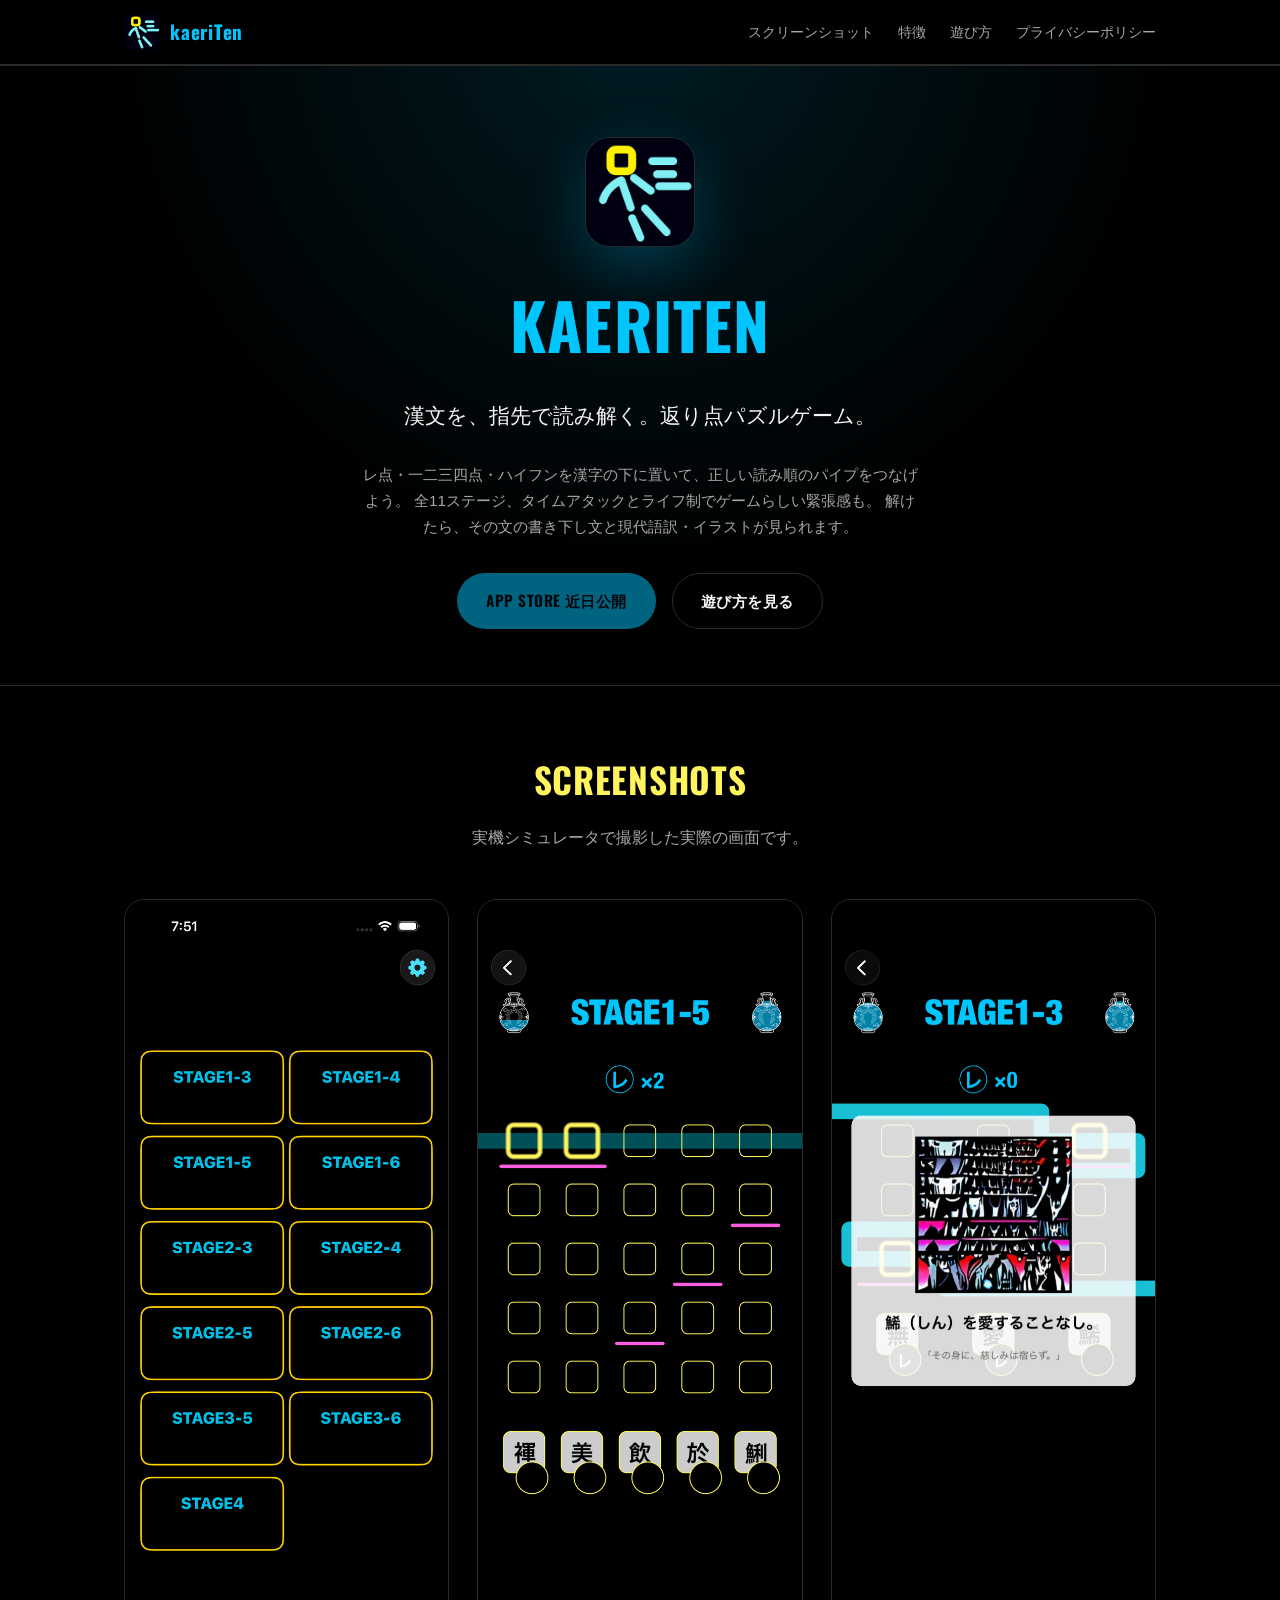
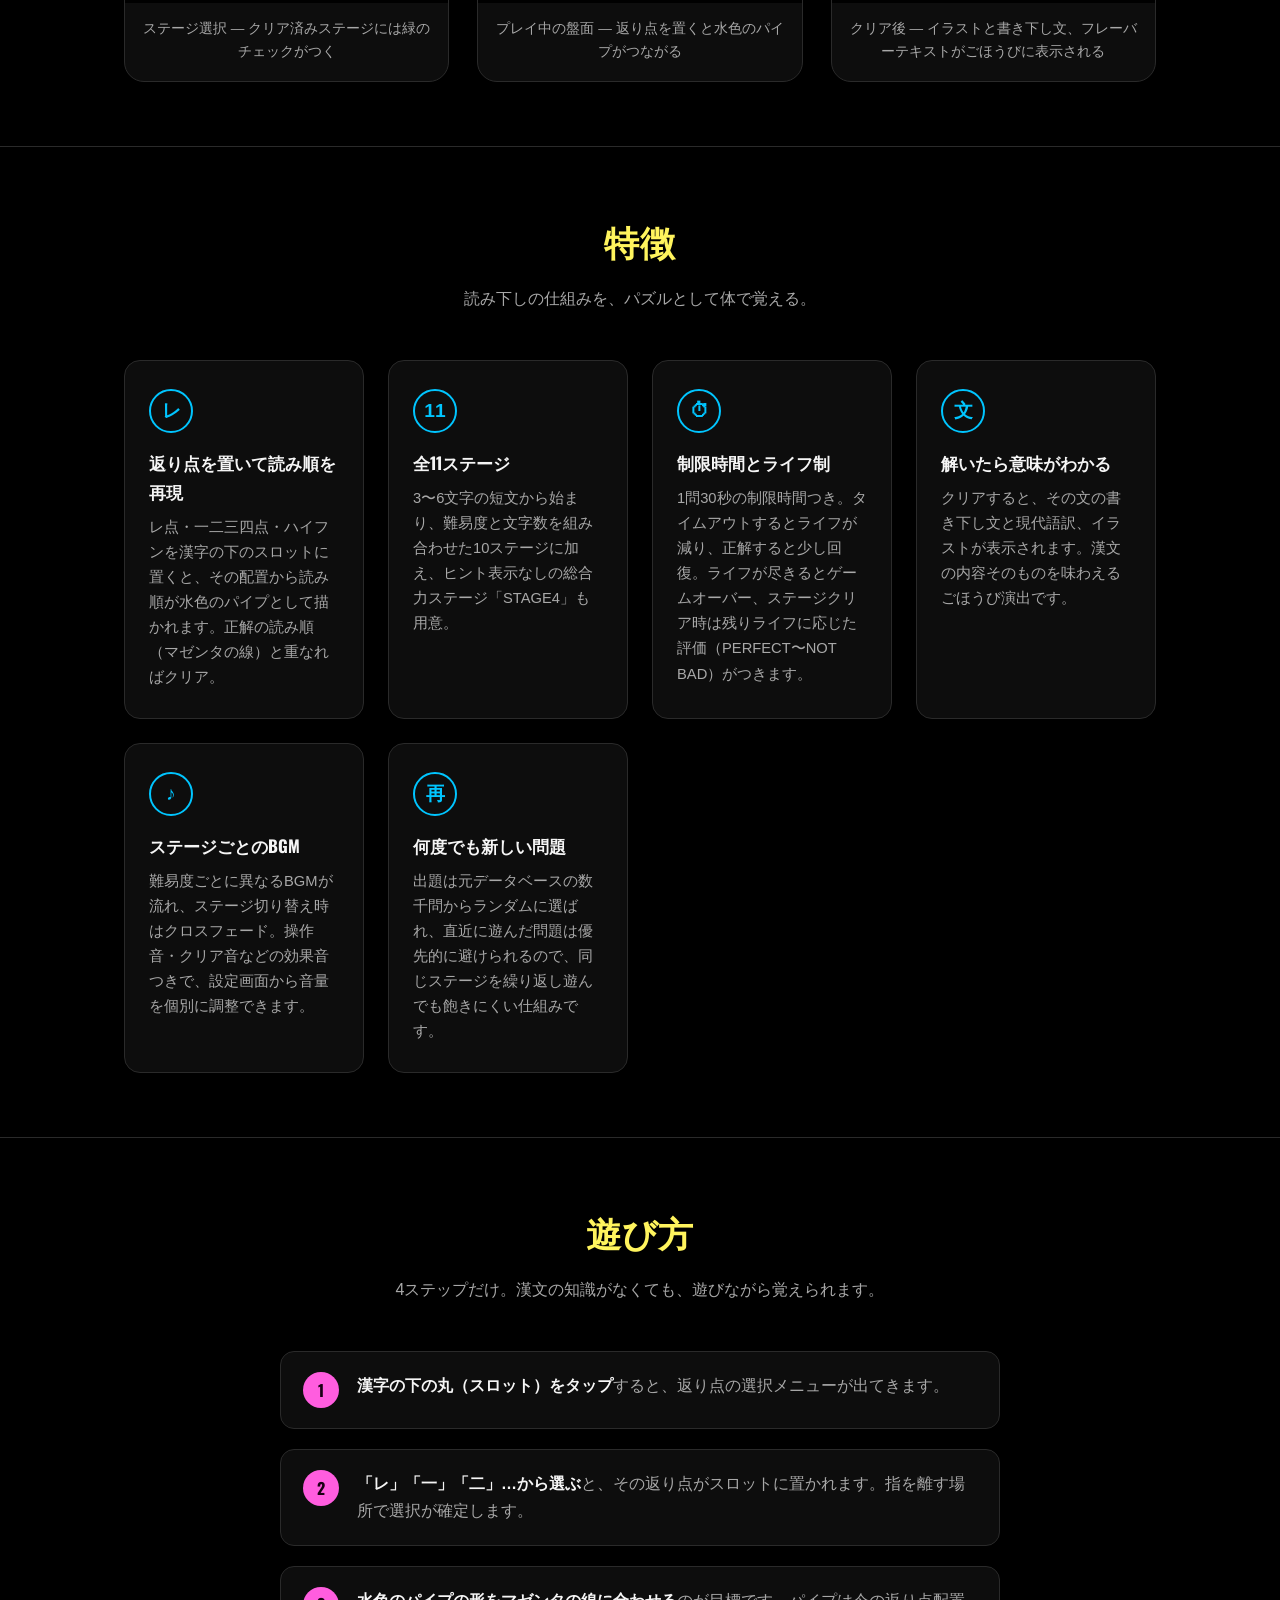
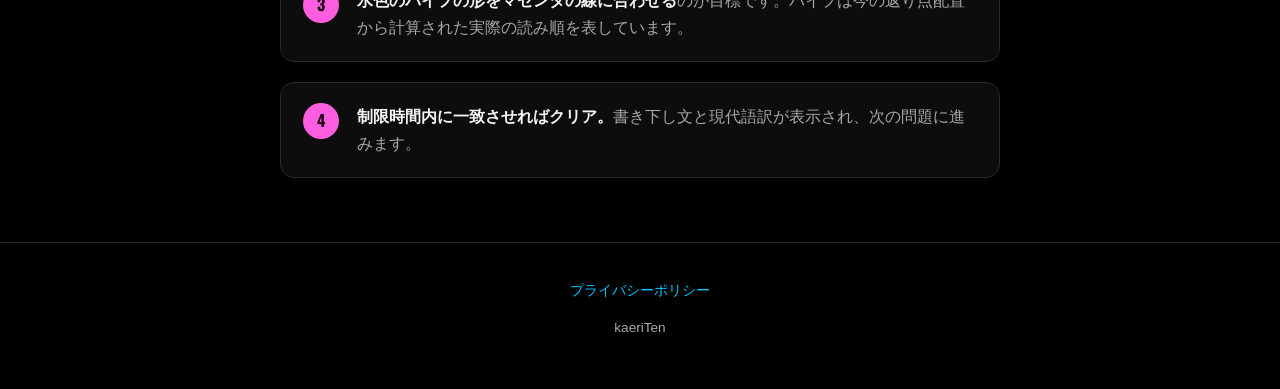
==== html/index.html @ 1ef1abd6 "紹介サイト（html/）とGitHub Pagesデプロイ設定を追加 ハイフン連結部のデザイン変更（漢字ボックスの角丸に潜り込む黒枠・黄色塗り）を 反映したゲームプレイスクリーンショットを含む。" ====
<!DOCTYPE html>
<html lang="ja">
<head>
<meta charset="UTF-8">
<meta name="viewport" content="width=device-width, initial-scale=1.0">
<title>kaeriTen（かえりてん）― 漢文・返り点パズルゲーム</title>
<meta name="description" content="漢文の返り点（レ点・一二三四点）を指先で置いて読み順を再現するパズルゲーム「kaeriTen」。11ステージ・タイムアタック要素つき。">
<link rel="icon" href="assets/icon.png">
<link rel="preconnect" href="https://fonts.googleapis.com">
<link rel="preconnect" href="https://fonts.gstatic.com" crossorigin>
<link href="https://fonts.googleapis.com/css2?family=Oswald:wght@500;700&display=swap" rel="stylesheet">
<link rel="stylesheet" href="assets/style.css">
</head>
<body>

<header class="site-header">
  <div class="wrap">
    <div class="brand">
      <img src="assets/icon.png" alt="">
      kaeriTen
    </div>
    <nav class="site-nav">
      <a href="#screenshots">スクリーンショット</a>
      <a href="#features">特徴</a>
      <a href="#how-to-play">遊び方</a>
      <a href="privacy.html">プライバシーポリシー</a>
    </nav>
  </div>
</header>

<main>

  <section class="hero">
    <div class="wrap">
      <img class="hero-icon" src="assets/icon.png" alt="kaeriTen アプリアイコン">
      <h1>kaeriTen</h1>
      <p class="tagline">漢文を、指先で読み解く。返り点パズルゲーム。</p>
      <p class="sub">
        レ点・一二三四点・ハイフンを漢字の下に置いて、正しい読み順のパイプをつなげよう。
        全11ステージ、タイムアタックとライフ制でゲームらしい緊張感も。
        解けたら、その文の書き下し文と現代語訳・イラストが見られます。
      </p>
      <div class="cta-row">
        <span class="btn btn-primary disabled" aria-disabled="true">App Store 近日公開</span>
        <a class="btn btn-ghost" href="#how-to-play">遊び方を見る</a>
      </div>
    </div>
  </section>

  <section id="screenshots">
    <div class="wrap">
      <h2>Screenshots</h2>
      <p class="section-lede">実機シミュレータで撮影した実際の画面です。</p>
      <div class="gallery">
        <figure>
          <img src="assets/screenshot-stages.png" alt="ステージ選択画面。2列グリッドで11ステージが並ぶ">
          <figcaption>ステージ選択 ― クリア済みステージには緑のチェックがつく</figcaption>
        </figure>
        <figure>
          <img src="assets/screenshot-gameplay.png" alt="盤面画面。黄色いグリッド・漢字・返り点バッジ・水色のパイプが表示されている">
          <figcaption>プレイ中の盤面 ― 返り点を置くと水色のパイプがつながる</figcaption>
        </figure>
        <figure>
          <img src="assets/screenshot-clear.png" alt="クリア画面。解いた漢文のイラスト・書き下し文・フレーバーテキストが表示されている">
          <figcaption>クリア後 ― イラストと書き下し文、フレーバーテキストがごほうびに表示される</figcaption>
        </figure>
      </div>
    </div>
  </section>

  <section id="features">
    <div class="wrap">
      <h2>特徴</h2>
      <p class="section-lede">読み下しの仕組みを、パズルとして体で覚える。</p>
      <div class="features">

        <div class="feature-card">
          <div class="glyph">レ</div>
          <h3>返り点を置いて読み順を再現</h3>
          <p>レ点・一二三四点・ハイフンを漢字の下のスロットに置くと、その配置から読み順が水色のパイプとして描かれます。正解の読み順（マゼンタの線）と重なればクリア。</p>
        </div>

        <div class="feature-card">
          <div class="glyph">11</div>
          <h3>全11ステージ</h3>
          <p>3〜6文字の短文から始まり、難易度と文字数を組み合わせた10ステージに加え、ヒント表示なしの総合力ステージ「STAGE4」も用意。</p>
        </div>

        <div class="feature-card">
          <div class="glyph">⏱</div>
          <h3>制限時間とライフ制</h3>
          <p>1問30秒の制限時間つき。タイムアウトするとライフが減り、正解すると少し回復。ライフが尽きるとゲームオーバー、ステージクリア時は残りライフに応じた評価（PERFECT〜NOT BAD）がつきます。</p>
        </div>

        <div class="feature-card">
          <div class="glyph">文</div>
          <h3>解いたら意味がわかる</h3>
          <p>クリアすると、その文の書き下し文と現代語訳、イラストが表示されます。漢文の内容そのものを味わえるごほうび演出です。</p>
        </div>

        <div class="feature-card">
          <div class="glyph">♪</div>
          <h3>ステージごとのBGM</h3>
          <p>難易度ごとに異なるBGMが流れ、ステージ切り替え時はクロスフェード。操作音・クリア音などの効果音つきで、設定画面から音量を個別に調整できます。</p>
        </div>

        <div class="feature-card">
          <div class="glyph">再</div>
          <h3>何度でも新しい問題</h3>
          <p>出題は元データベースの数千問からランダムに選ばれ、直近に遊んだ問題は優先的に避けられるので、同じステージを繰り返し遊んでも飽きにくい仕組みです。</p>
        </div>

      </div>
    </div>
  </section>

  <section id="how-to-play">
    <div class="wrap">
      <h2>遊び方</h2>
      <p class="section-lede">4ステップだけ。漢文の知識がなくても、遊びながら覚えられます。</p>
      <div class="steps">
        <div class="step">
          <div class="num"></div>
          <p><strong>漢字の下の丸（スロット）をタップ</strong>すると、返り点の選択メニューが出てきます。</p>
        </div>
        <div class="step">
          <div class="num"></div>
          <p><strong>「レ」「一」「二」…から選ぶ</strong>と、その返り点がスロットに置かれます。指を離す場所で選択が確定します。</p>
        </div>
        <div class="step">
          <div class="num"></div>
          <p><strong>水色のパイプの形をマゼンタの線に合わせる</strong>のが目標です。パイプは今の返り点配置から計算された実際の読み順を表しています。</p>
        </div>
        <div class="step">
          <div class="num"></div>
          <p><strong>制限時間内に一致させればクリア。</strong>書き下し文と現代語訳が表示され、次の問題に進みます。</p>
        </div>
      </div>
    </div>
  </section>

</main>

<footer class="site-footer">
  <div class="wrap">
    <div class="links">
      <a href="privacy.html">プライバシーポリシー</a>
    </div>
    <p>kaeriTen</p>
  </div>
</footer>

</body>
</html>
---- html/assets/style.css ----
:root {
  --bg: #000000;
  --bg-panel: #0d0d0d;
  --cyan: #00c5ff;
  --yellow: #fff45d;
  --magenta: #ff5ddf;
  --text: #f5f5f5;
  --text-dim: #a8a8a8;
  --border: #2a2a2a;
  --max-width: 1080px;
}

* {
  box-sizing: border-box;
}

html {
  scroll-behavior: smooth;
}

body {
  margin: 0;
  background: var(--bg);
  color: var(--text);
  font-family: "Hiragino Sans", "Noto Sans JP", -apple-system, BlinkMacSystemFont, "Segoe UI", sans-serif;
  line-height: 1.7;
  -webkit-font-smoothing: antialiased;
}

h1, h2, h3, .display {
  font-family: "Oswald", "Hiragino Sans", sans-serif;
  font-weight: 700;
  letter-spacing: 0.02em;
  text-transform: uppercase;
  margin: 0 0 0.5em;
}

a {
  color: var(--cyan);
  text-decoration: none;
}

a:hover {
  text-decoration: underline;
}

img {
  max-width: 100%;
  display: block;
}

.wrap {
  max-width: var(--max-width);
  margin: 0 auto;
  padding: 0 24px;
}

/* Header / nav */

header.site-header {
  position: sticky;
  top: 0;
  z-index: 10;
  background: rgba(0, 0, 0, 0.85);
  backdrop-filter: blur(8px);
  border-bottom: 1px solid var(--border);
}

.site-header .wrap {
  display: flex;
  align-items: center;
  justify-content: space-between;
  height: 64px;
}

.brand {
  display: flex;
  align-items: center;
  gap: 10px;
  font-family: "Oswald", sans-serif;
  font-weight: 700;
  font-size: 1.2rem;
  letter-spacing: 0.04em;
  color: var(--cyan);
}

.brand img {
  width: 36px;
  height: 36px;
  border-radius: 9px;
}

nav.site-nav {
  display: flex;
  gap: 24px;
  font-size: 0.9rem;
}

nav.site-nav a {
  color: var(--text-dim);
}

nav.site-nav a:hover {
  color: var(--cyan);
}

/* Hero */

.hero {
  padding: 72px 0 56px;
  text-align: center;
  background:
    radial-gradient(ellipse at 50% -10%, rgba(0, 197, 255, 0.14), transparent 60%),
    var(--bg);
}

.hero-icon {
  width: 108px;
  height: 108px;
  border-radius: 24px;
  margin: 0 auto 24px;
  box-shadow: 0 0 0 1px var(--border), 0 20px 60px rgba(0, 197, 255, 0.25);
}

.hero h1 {
  font-size: clamp(2.4rem, 7vw, 4rem);
  color: var(--cyan);
  margin-bottom: 0.3em;
}

.hero .tagline {
  font-size: clamp(1rem, 2.4vw, 1.3rem);
  color: var(--text);
  max-width: 640px;
  margin: 0 auto 1.4em;
}

.hero .sub {
  color: var(--text-dim);
  max-width: 560px;
  margin: 0 auto 2.2em;
  font-size: 0.95rem;
}

.cta-row {
  display: flex;
  gap: 16px;
  justify-content: center;
  flex-wrap: wrap;
}

.btn {
  display: inline-flex;
  align-items: center;
  gap: 8px;
  padding: 14px 28px;
  border-radius: 999px;
  font-weight: 700;
  font-size: 0.95rem;
  font-family: "Oswald", sans-serif;
  letter-spacing: 0.03em;
  text-transform: uppercase;
  border: 1px solid transparent;
  cursor: pointer;
}

.btn-primary {
  background: var(--cyan);
  color: #001018;
}

.btn-primary:hover {
  background: #33d2ff;
  text-decoration: none;
}

.btn-ghost {
  background: transparent;
  border-color: var(--border);
  color: var(--text);
}

.btn-ghost:hover {
  border-color: var(--cyan);
  color: var(--cyan);
  text-decoration: none;
}

.btn[disabled],
.btn.disabled {
  opacity: 0.5;
  cursor: default;
  pointer-events: none;
}

/* Sections */

section {
  padding: 64px 0;
  border-top: 1px solid var(--border);
}

section h2 {
  font-size: clamp(1.6rem, 4vw, 2.2rem);
  color: var(--yellow);
  text-align: center;
  margin-bottom: 0.4em;
}

section .section-lede {
  text-align: center;
  color: var(--text-dim);
  max-width: 620px;
  margin: 0 auto 3em;
}

/* Screenshot gallery */

.gallery {
  display: grid;
  grid-template-columns: repeat(auto-fit, minmax(220px, 1fr));
  gap: 28px;
  align-items: start;
}

.gallery figure {
  margin: 0;
  border: 1px solid var(--border);
  border-radius: 20px;
  overflow: hidden;
  background: var(--bg-panel);
}

.gallery figcaption {
  padding: 14px 18px 18px;
  color: var(--text-dim);
  font-size: 0.85rem;
  text-align: center;
}

/* Feature grid */

.features {
  display: grid;
  grid-template-columns: repeat(auto-fit, minmax(240px, 1fr));
  gap: 24px;
}

.feature-card {
  border: 1px solid var(--border);
  background: var(--bg-panel);
  border-radius: 16px;
  padding: 28px 24px;
}

.feature-card .glyph {
  width: 44px;
  height: 44px;
  border-radius: 50%;
  border: 2px solid var(--cyan);
  color: var(--cyan);
  display: flex;
  align-items: center;
  justify-content: center;
  font-family: "Hiragino Sans", sans-serif;
  font-weight: 700;
  font-size: 1.2rem;
  margin-bottom: 16px;
}

.feature-card h3 {
  font-size: 1.05rem;
  color: var(--text);
  text-transform: none;
  letter-spacing: normal;
}

.feature-card p {
  color: var(--text-dim);
  font-size: 0.92rem;
  margin: 0;
}

/* How to play steps */

.steps {
  counter-reset: step;
  display: grid;
  gap: 20px;
  max-width: 720px;
  margin: 0 auto;
}

.step {
  display: flex;
  gap: 18px;
  align-items: flex-start;
  border: 1px solid var(--border);
  border-radius: 14px;
  padding: 20px 22px;
  background: var(--bg-panel);
}

.step .num {
  counter-increment: step;
  flex: 0 0 auto;
  width: 36px;
  height: 36px;
  border-radius: 50%;
  background: var(--magenta);
  color: #1a0014;
  font-family: "Oswald", sans-serif;
  font-weight: 700;
  display: flex;
  align-items: center;
  justify-content: center;
}

.step .num::before {
  content: counter(step);
}

.step p {
  margin: 0;
  color: var(--text-dim);
}

.step strong {
  color: var(--text);
}

/* Footer */

footer.site-footer {
  border-top: 1px solid var(--border);
  padding: 36px 0;
  text-align: center;
  color: var(--text-dim);
  font-size: 0.85rem;
}

footer.site-footer .links {
  margin-bottom: 12px;
  display: flex;
  gap: 20px;
  justify-content: center;
  flex-wrap: wrap;
}

/* Legal / privacy page */

.legal {
  padding: 56px 0 80px;
  max-width: 760px;
  margin: 0 auto;
}

.legal h1 {
  color: var(--cyan);
  font-size: clamp(1.8rem, 5vw, 2.4rem);
}

.legal .updated {
  color: var(--text-dim);
  font-size: 0.85rem;
  margin-bottom: 2.5em;
}

.legal h2 {
  color: var(--yellow);
  text-align: left;
  font-size: 1.15rem;
  margin-top: 2em;
}

.legal p,
.legal li {
  color: var(--text-dim);
  font-size: 0.96rem;
}

.legal ul {
  padding-left: 1.3em;
}

.legal .back-link {
  display: inline-block;
  margin-bottom: 2em;
  color: var(--text-dim);
  font-size: 0.9rem;
}

.legal .back-link:hover {
  color: var(--cyan);
}

@media (max-width: 560px) {
  .site-header .wrap {
    height: 56px;
  }
  nav.site-nav {
    gap: 14px;
    font-size: 0.8rem;
  }
  .hero {
    padding: 48px 0 40px;
  }
  section {
    padding: 48px 0;
  }
}
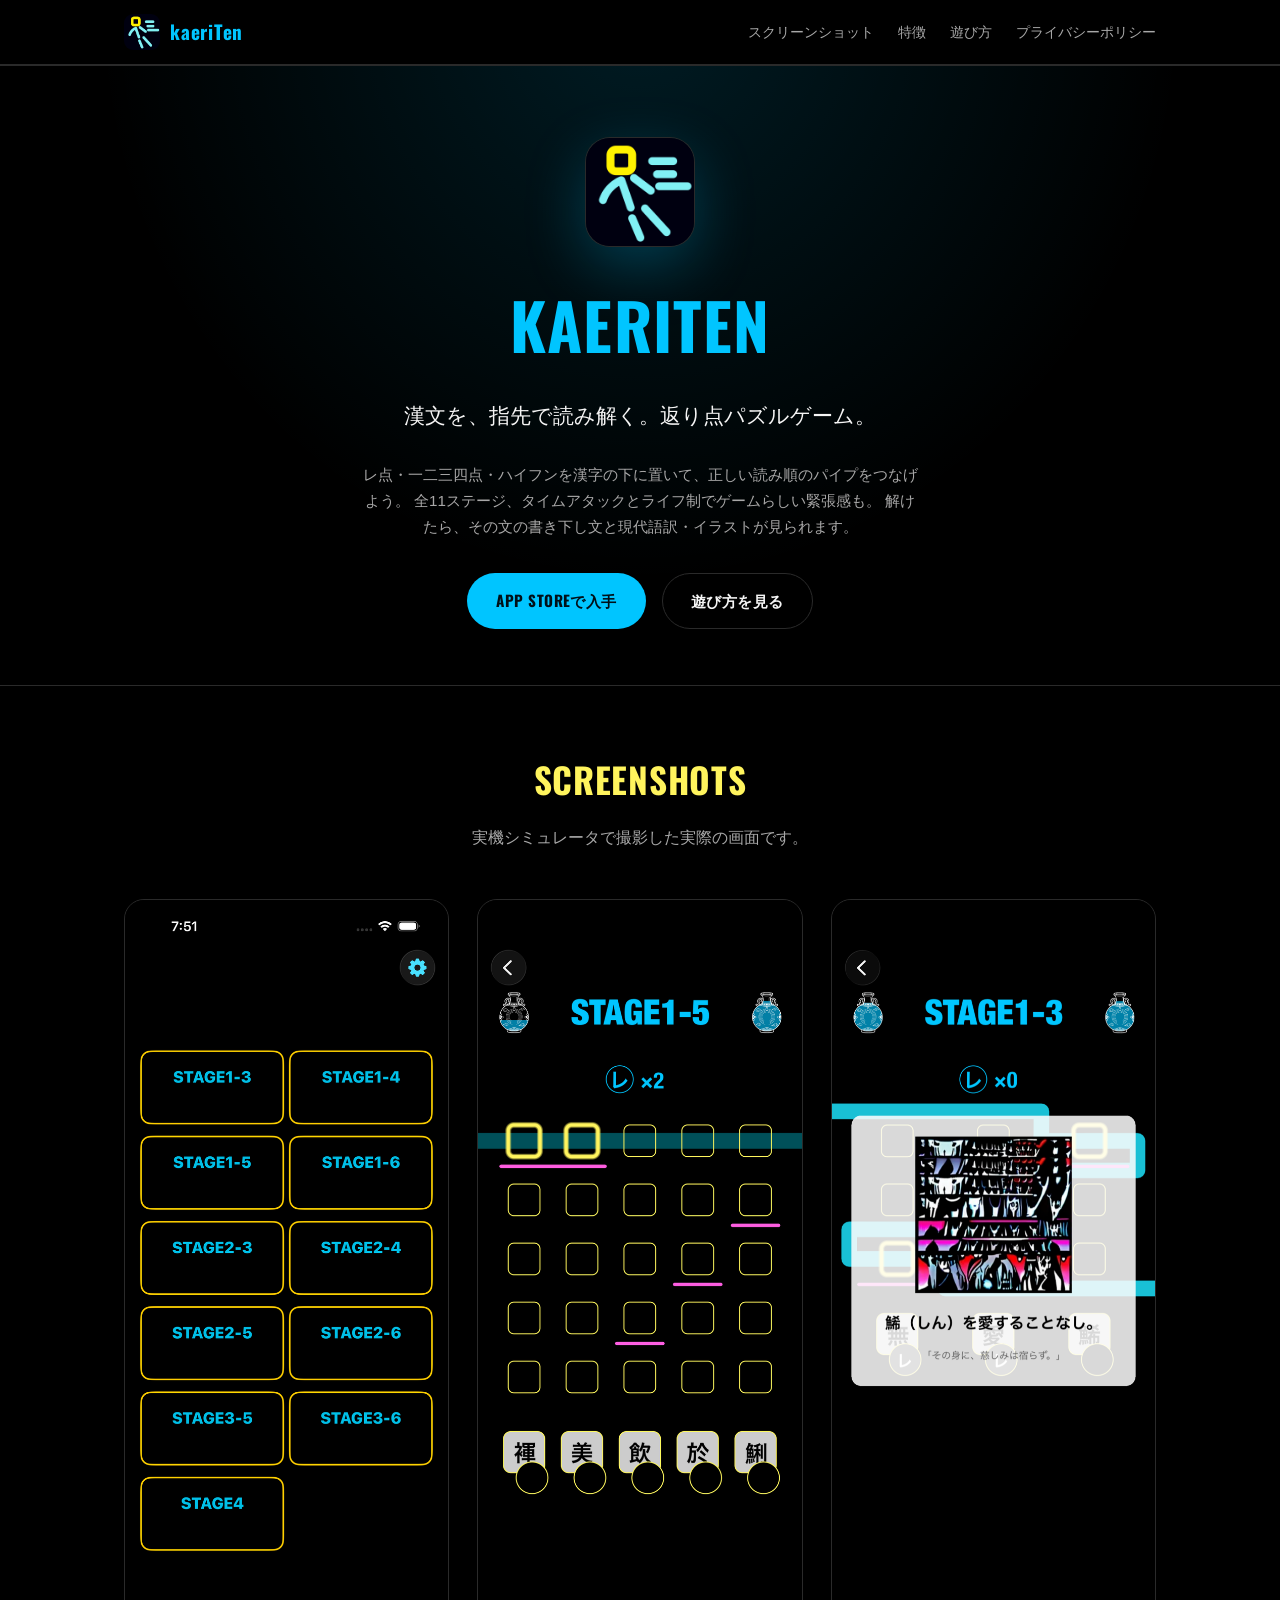
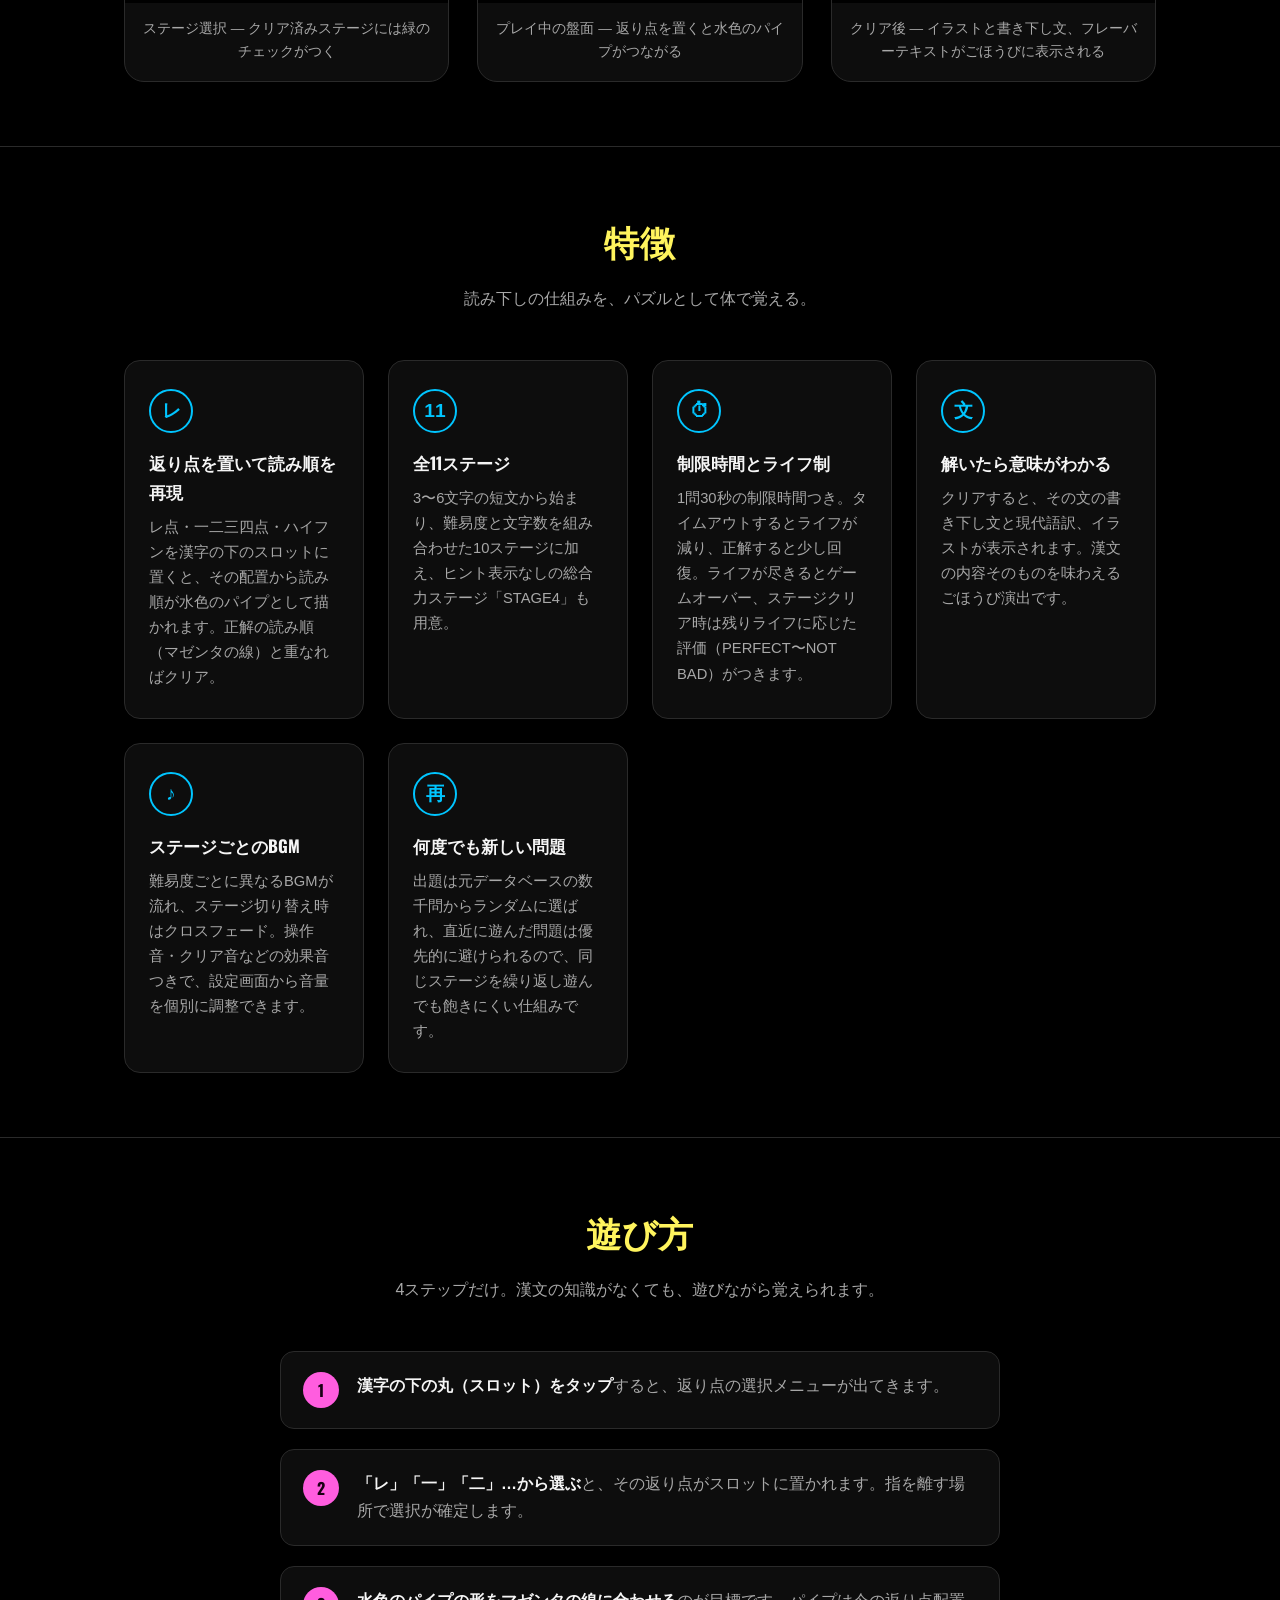
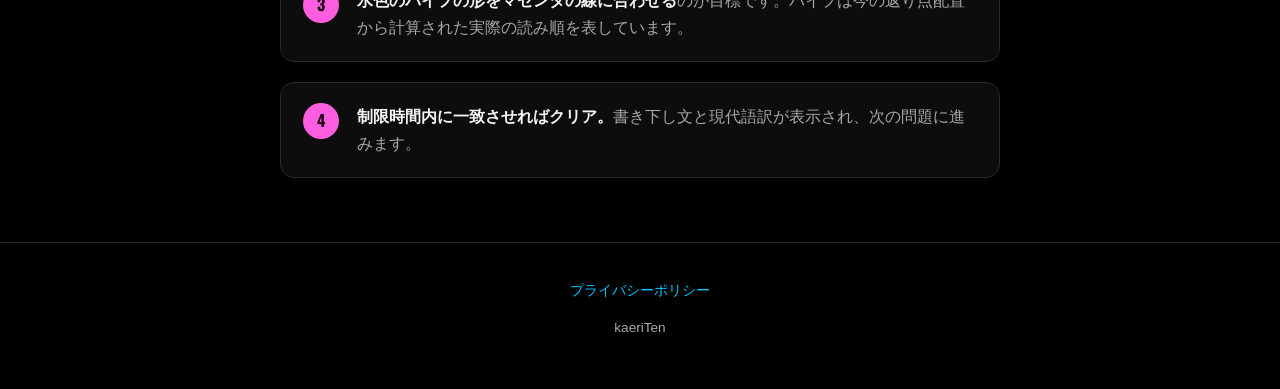
==== commit 0316d320: "Add files via upload" ====
--- a/html/index.html
+++ b/html/index.html
@@ -41,7 +41,7 @@
         解けたら、その文の書き下し文と現代語訳・イラストが見られます。
       </p>
       <div class="cta-row">
-        <span class="btn btn-primary disabled" aria-disabled="true">App Store 近日公開</span>
+        <a class="btn btn-primary" href="https://apps.apple.com/jp/app/kaeriten/id6802865712">App Storeで入手</a>
         <a class="btn btn-ghost" href="#how-to-play">遊び方を見る</a>
       </div>
     </div>
